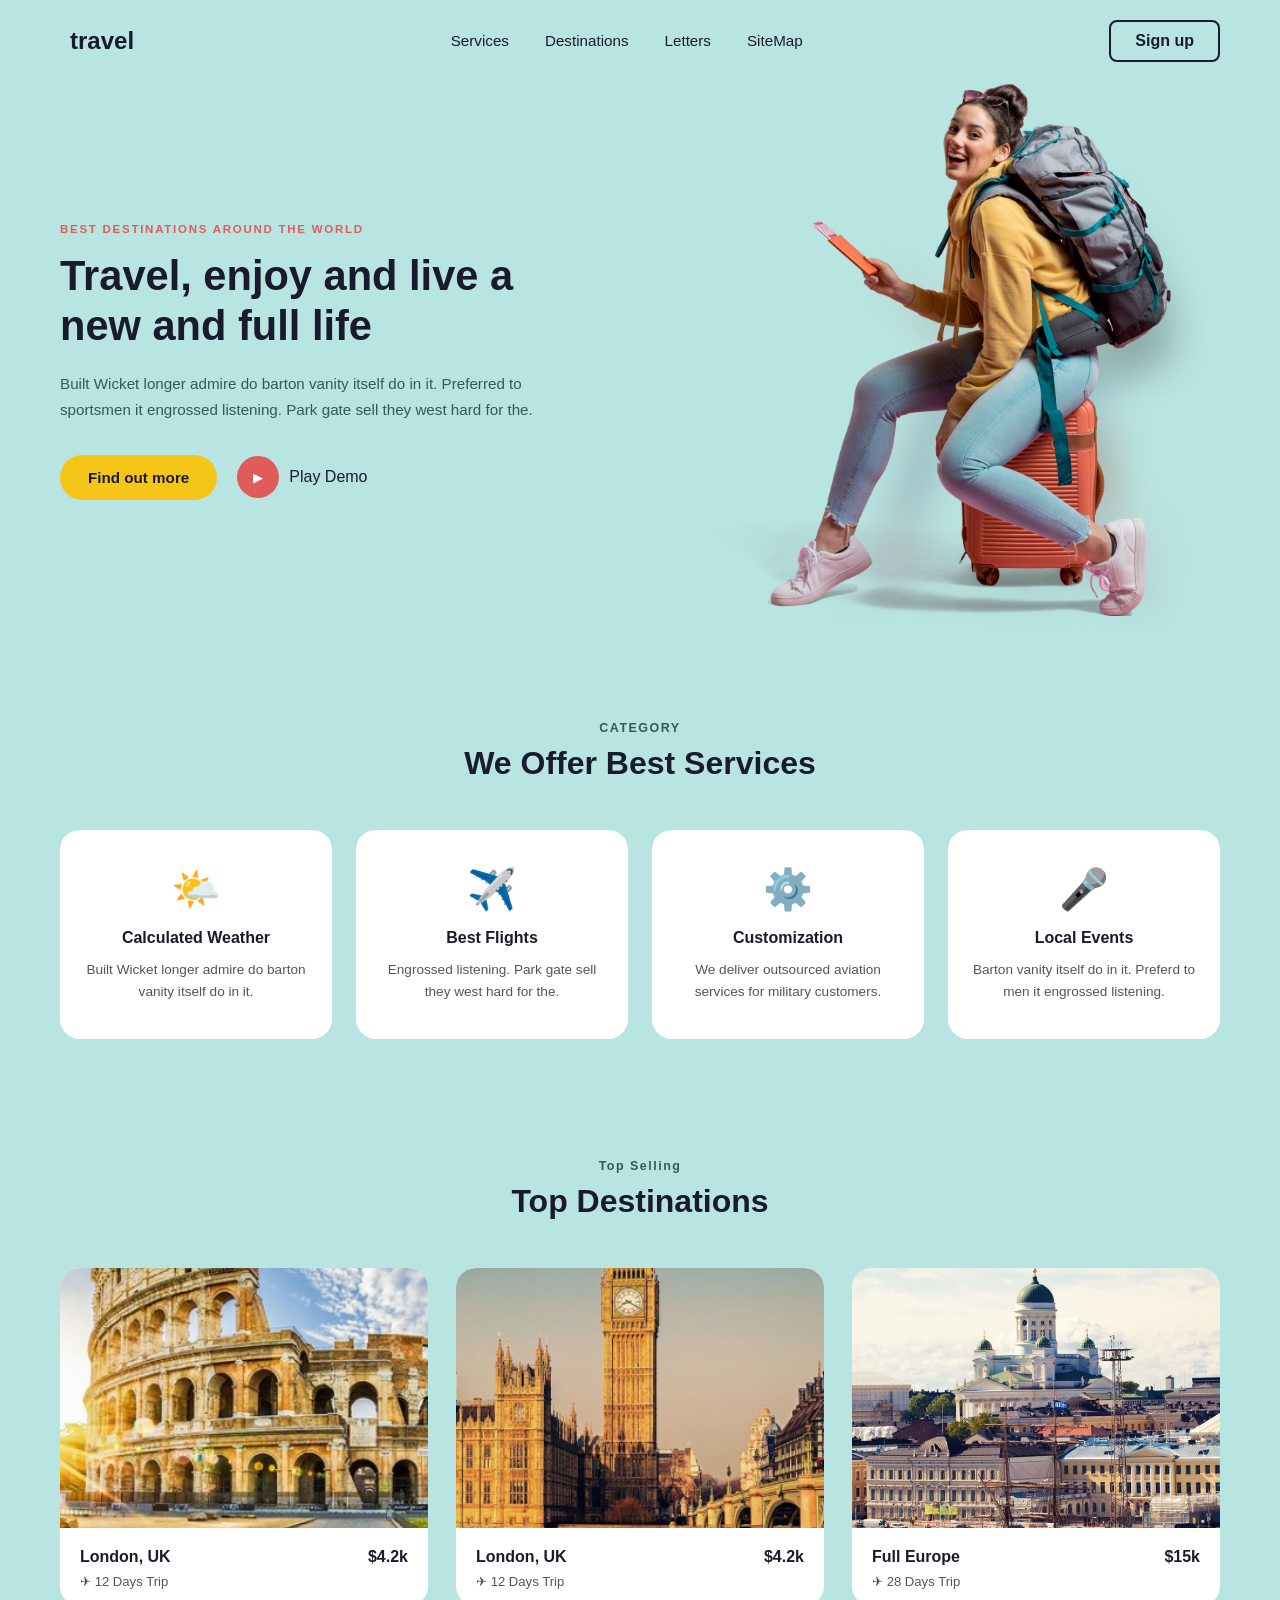
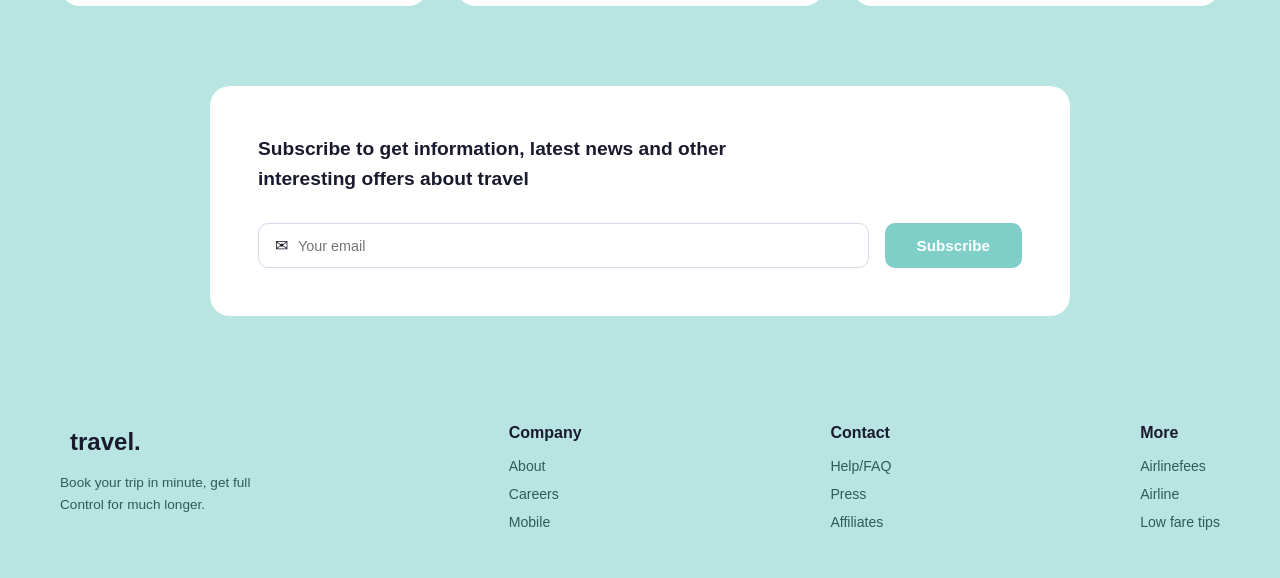
==== landing.html @ b4f09eac "first commit" ====
<!DOCTYPE html>
<html lang="en">
<head>
  <meta charset="UTF-8" />
  <meta name="viewport" content="width=device-width, initial-scale=1.0"/>
  <title>travel. — Home</title>
  <link rel="stylesheet" href="landing.css" />
</head>
<body>

    <nav class="navbar">
        <div class="logo">travel</div>
        <ul class="nav-links">
            <li><a href="#">Services</a></li>
            <li><a href="#">Destinations</a></li>
            <li><a href="#">Letters</a></li>
            <li><a href="#">SiteMap</a></li>
        </ul>
        <a href="index.html" class="btn-signup">Sign up</a>
    </nav>

    <section class="hero">
        <div class="hero-text">
          <p class="hero-tag">BEST DESTINATIONS AROUND THE WORLD</p>
          <h1>Travel, enjoy and live a new and full life</h1>
          <p class="hero-desc">Built Wicket longer admire do barton vanity itself do in it. Preferred to sportsmen it engrossed listening. Park gate sell they west hard for the.</p>
          <div class="hero-buttons">
            <a href="#" class="btn-primary">Find out more</a>
            <a href="#" class="btn-play">
              <span class="play-icon">▶</span>
              Play Demo
            </a>
          </div>
        </div>
        <div class="hero-image">
          <img src="traveller.png" alt="Traveller" />
        </div>
      </section>

      <section class="services">
        <p class="section-tag">CATEGORY</p>
        <h2>We Offer Best Services</h2>
        <div class="services-grid">
          <div class="service-card">
            <div class="service-icon">🌤️</div>
            <h3>Calculated Weather</h3>
            <p>Built Wicket longer admire do barton vanity itself do in it.</p>
          </div>
          <div class="service-card">
            <div class="service-icon">✈️</div>
            <h3>Best Flights</h3>
            <p>Engrossed listening. Park gate sell they west hard for the.</p>
          </div>
          <div class="service-card">
            <div class="service-icon">⚙️</div>
            <h3>Customization</h3>
            <p>We deliver outsourced aviation services for military customers.</p>
          </div>
          <div class="service-card">
            <div class="service-icon">🎤</div>
            <h3>Local Events</h3>
            <p>Barton vanity itself do in it. Preferd to men it engrossed listening.</p>
          </div>
        </div>
      </section>

      <section class="destinations">
        <p class="section-tag">Top Selling</p>
        <h2>Top Destinations</h2>
        <div class="destinations-grid">
          <div class="dest-card">
            <img src="destination1.png" alt="Rome" />
            <div class="dest-info">
              <div>
                <p class="dest-name">London, UK</p>
                <span class="dest-days">✈ 12 Days Trip</span>
              </div>
              <p class="dest-price">$4.2k</p>
            </div>
          </div>
          <div class="dest-card">
            <img src="destination2.jpg" alt="London" />
            <div class="dest-info">
              <div>
                <p class="dest-name">London, UK</p>
                <span class="dest-days">✈ 12 Days Trip</span>
              </div>
              <p class="dest-price">$4.2k</p>
            </div>
          </div>
          <div class="dest-card">
            <img src="destination3.png" alt="Helsinki" />
            <div class="dest-info">
              <div>
                <p class="dest-name">Full Europe</p>
                <span class="dest-days">✈ 28 Days Trip</span>
              </div>
              <p class="dest-price">$15k</p>
            </div>
          </div>
        </div>
      </section>

      <section class="newsletter-wrap">
        <div class="newsletter">
          <p>Subscribe to get information, latest news and other interesting offers about travel</p>
          <div class="newsletter-form">
            <div class="email-input">
              <span>✉</span>
              <input type="email" placeholder="Your email" />
            </div>
            <button class="btn-subscribe">Subscribe</button>
          </div>
        </div>
      </section>

      <footer>
        <div class="footer-brand">
          <div class="logo">travel.</div>
          <p>Book your trip in minute, get full Control for much longer.</p>
        </div>
        <div class="footer-col">
          <h4>Company</h4>
          <a href="#">About</a>
          <a href="#">Careers</a>
          <a href="#">Mobile</a>
        </div>
        <div class="footer-col">
          <h4>Contact</h4>
          <a href="#">Help/FAQ</a>
          <a href="#">Press</a>
          <a href="#">Affiliates</a>
        </div>
        <div class="footer-col">
          <h4>More</h4>
          <a href="#">Airlinefees</a>
          <a href="#">Airline</a>
          <a href="#">Low fare tips</a>
        </div>
      </footer>
    
    </body>
    </html>
---- landing.css ----
* {
    box-sizing: border-box;
    margin: 0;
    padding: 0;
  }
  
  body {
    font-family: sans-serif;
    background: #b8e4e1;
    color: #1a1a2e;
  }

  .navbar {
    display: flex;
    align-items: center;
    justify-content: space-between;
    padding: 20px 60px;
  }
  
  .logo {
    font-size: 1.5rem;
    font-weight: 800;
    padding: 4px 10px;
    color: #1a1a2e;
  }
  
  .nav-links {
    display: flex;
    list-style: none;
    gap: 36px;
  }
  
  .nav-links a {
    text-decoration: none;
    color: #1a1a2e;
    font-size: 0.95rem;
  }
  
  .nav-links a:hover {
    color: #5bb8b1;
  }
  
  .btn-signup {
    text-decoration: none;
    padding: 10px 24px;
    border: 2px solid #1a1a2e;
    border-radius: 8px;
    font-weight: 600;
    color: #1a1a2e;
    transition: background 0.2s, color 0.2s;
  }
  
  .btn-signup:hover {
    background: #1a1a2e;
    color: white;
  }

  .hero {
    display: flex;
    align-items: center;
    justify-content: space-between;
    padding: 0px 60px 0 60px;
    min-height: 12vh;
    overflow: hidden;
  }

  .hero-tag {
    color: #e05c5c;
    font-size: 0.72rem;
    font-weight: 700;
    letter-spacing: 0.15em;
    text-transform: uppercase;
    margin-bottom: 16px;
  }
  
  .hero-text {
    width: 45%;
    flex-shrink: 0;
  }
  
  .hero-text h1 {
    font-size: 2.6rem;
    font-weight: 800;
    line-height: 1.2;
    margin-bottom: 20px;
  }
  
  .hero-image {
    width: 55%;
    display: flex;
    justify-content: flex-end;
    align-items: flex-end;
  }
  
  .hero-image img {
    width: 100%;
    max-width: 560px;
    object-fit: contain;
  }
  
  .hero-desc {
    font-size: 0.95rem;
    color: #2e5c59;
    line-height: 1.7;
    margin-bottom: 32px;
  }
  
  .hero-buttons {
    display: flex;
    align-items: center;
    gap: 20px;
  }
  
  .btn-primary {
    background: #f5c518;
    color: #1a1a2e;
    padding: 14px 28px;
    border-radius: 30px;
    font-weight: 700;
    text-decoration: none;
    font-size: 0.95rem;
    transition: background 0.2s;
  }
  
  .btn-primary:hover {
    background: #e0b010;
  }
  
  .btn-play {
    display: flex;
    align-items: center;
    gap: 10px;
    text-decoration: none;
    color: #1a1a2e;
    font-weight: 500;
  }
  
  .play-icon {
    width: 42px;
    height: 42px;
    background: #e05c5c;
    border-radius: 50%;
    display: flex;
    align-items: center;
    justify-content: center;
    color: white;
    font-size: 0.8rem;
  }

  .services {
    padding: 80px 60px;
    text-align: center;
  }
  
  .section-tag {
    font-size: 0.78rem;
    font-weight: 700;
    letter-spacing: 0.12em;
    color: #2e5c59;
    margin-bottom: 10px;
  }
  
  .services h2, .destinations h2 {
    font-size: 2rem;
    font-weight: 800;
    margin-bottom: 48px;
  }
  
  .services-grid {
    display: grid;
    grid-template-columns: repeat(4, 1fr);
    gap: 24px;
  }
  
  .service-card {
    background: white;
    border-radius: 20px;
    padding: 36px 24px;
    text-align: center;
  }
  
  .service-icon {
    font-size: 2.5rem;
    margin-bottom: 16px;
  }
  
  .service-card h3 {
    font-size: 1rem;
    font-weight: 700;
    margin-bottom: 12px;
  }
  
  .service-card p {
    font-size: 0.85rem;
    color: #555;
    line-height: 1.6;
  }

  .destinations {
    padding: 40px 60px 80px;
    text-align: center;
  }
  
  .destinations-grid {
    display: grid;
    grid-template-columns: repeat(3, 1fr);
    gap: 28px;
  }
  
  .dest-card {
    background: white;
    border-radius: 20px;
    overflow: hidden;
    text-align: left;
  }
  
  .dest-card img {
    width: 100%;
    height: 260px;
    object-fit: cover;
  }
  
  .dest-info {
    padding: 16px 20px;
    display: flex;
    justify-content: space-between;
    align-items: flex-start;
  }
  
  .dest-name {
    font-weight: 700;
    font-size: 1rem;
    margin-bottom: 6px;
  }
  
  .dest-days {
    font-size: 0.82rem;
    color: #555;
  }
  
  .dest-price {
    font-weight: 700;
    font-size: 1rem;
    color: #1a1a2e;
  }

  .newsletter-wrap {
    padding: 0 24px 60px;
  }
  
  .newsletter {
    background: white;
    border-radius: 20px;
    padding: 48px;
    max-width: 860px;
    margin: 0 auto;
  }
  
  .newsletter p {
    font-size: 1.2rem;
    font-weight: 600;
    max-width: 500px;
    line-height: 1.6;
    margin-bottom: 28px;
  }
  
  .newsletter-form {
    display: flex;
    gap: 16px;
  }
  
  .email-input {
    display: flex;
    align-items: center;
    gap: 10px;
    border: 1.5px solid #d8d8e8;
    border-radius: 10px;
    padding: 12px 16px;
    flex: 1;
  }
  
  .email-input input {
    border: none;
    outline: none;
    font-size: 0.9rem;
    width: 100%;
  }
  
  .btn-subscribe {
    background: #7fcec8;
    color: white;
    border: none;
    border-radius: 10px;
    padding: 12px 32px;
    font-weight: 600;
    font-size: 0.95rem;
    cursor: pointer;
    transition: background 0.2s;
  }
  
  .btn-subscribe:hover {
    background: #5bb8b1;
  }
  
  /* FOOTER */
  footer {
    display: flex;
    justify-content: space-between;
    padding: 48px 60px;
    gap: 40px;
  }
  
  .footer-brand {
    max-width: 200px;
  }
  
  .footer-brand p {
    font-size: 0.85rem;
    color: #2e5c59;
    margin-top: 12px;
    line-height: 1.6;
  }
  
  .footer-col {
    display: flex;
    flex-direction: column;
    gap: 12px;
  }
  
  .footer-col h4 {
    font-weight: 700;
    font-size: 1rem;
    margin-bottom: 4px;
  }
  
  .footer-col a {
    text-decoration: none;
    color: #2e5c59;
    font-size: 0.88rem;
    transition: color 0.2s;
  }
  
  .footer-col a:hover {
    color: #1a1a2e;
  }
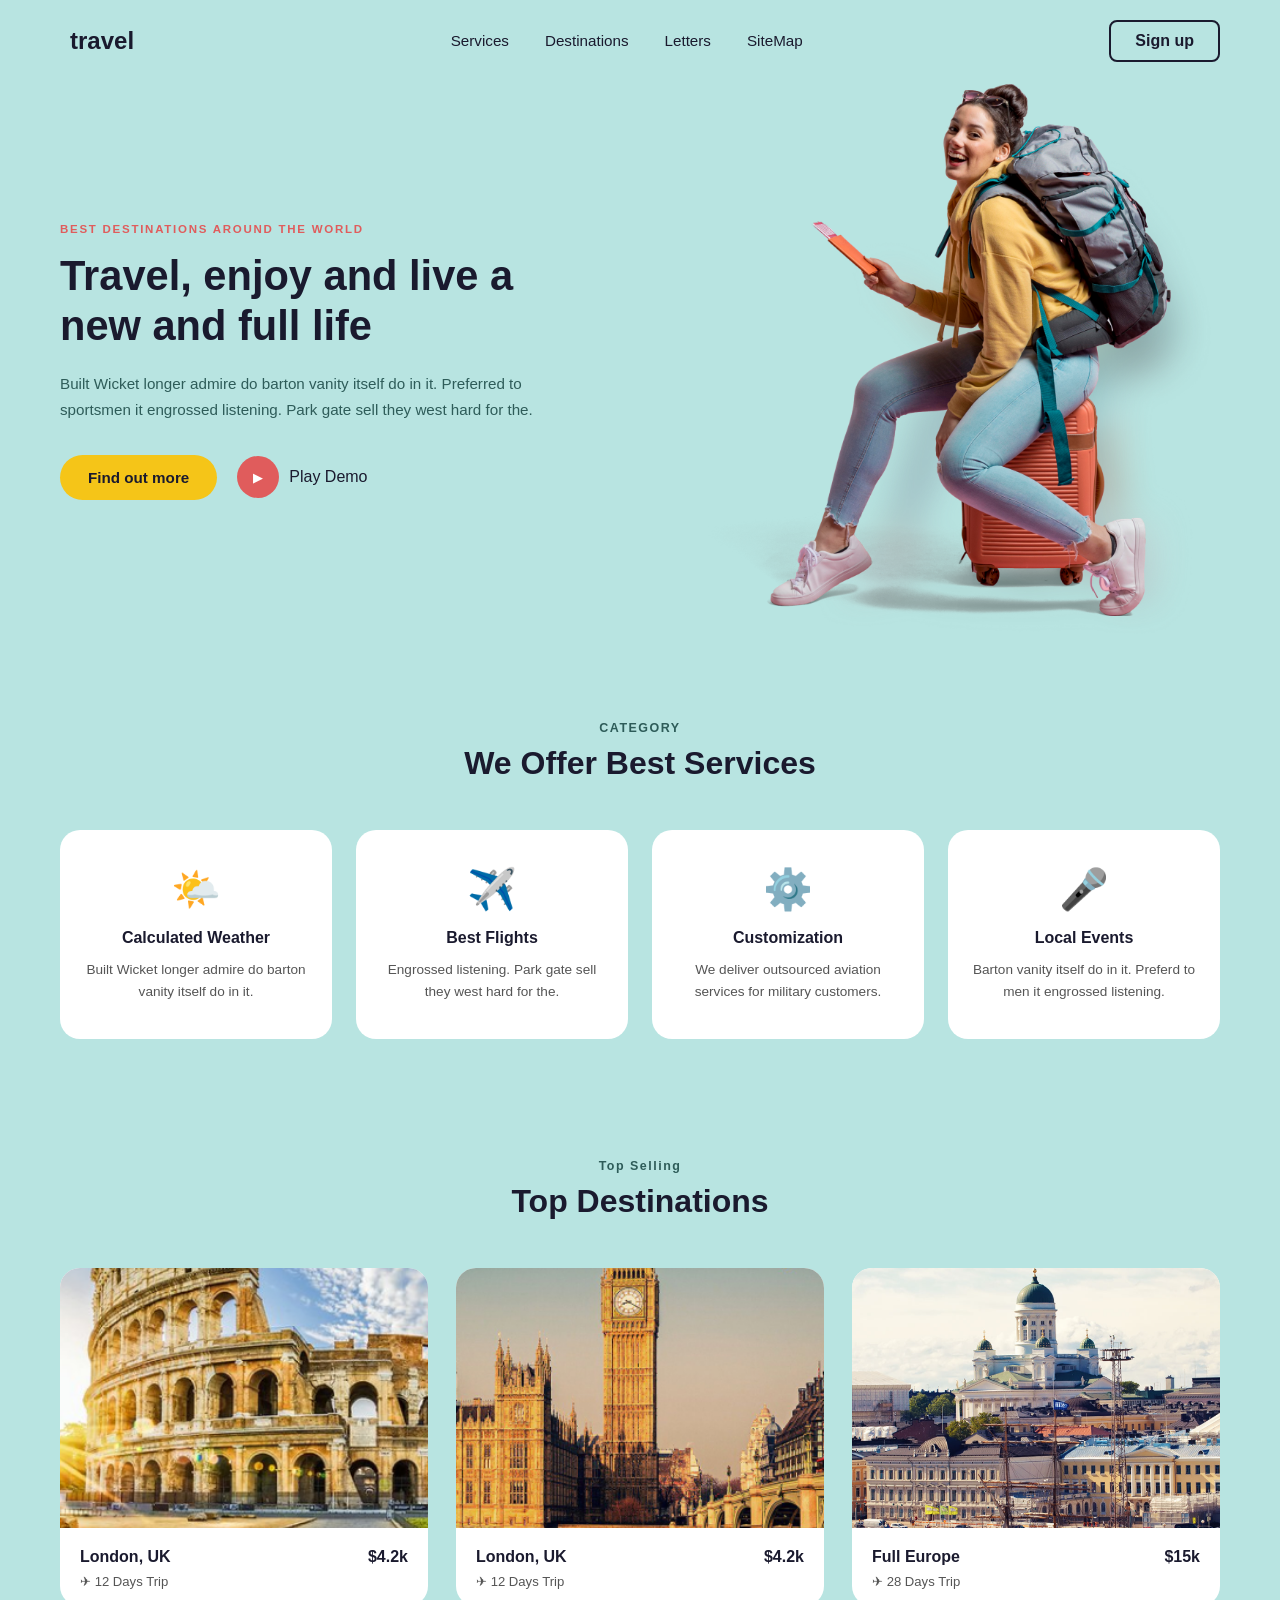
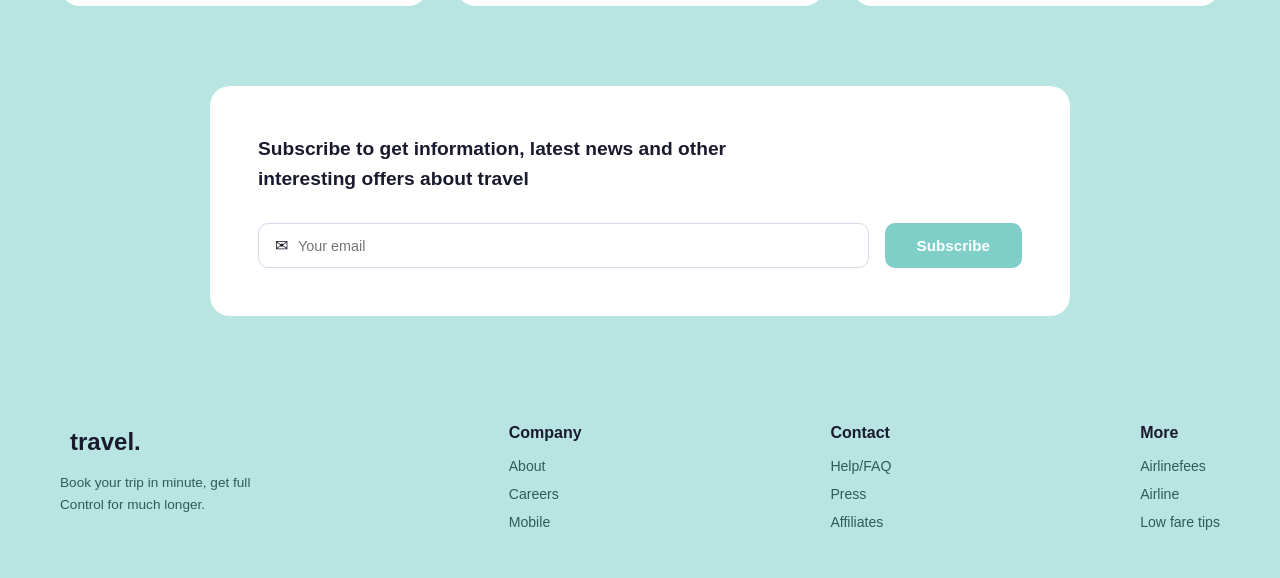
==== commit b545035e: "add javascript functionality" ====
--- a/landing.html
+++ b/landing.html
@@ -138,7 +138,7 @@
           <a href="#">Low fare tips</a>
         </div>
       </footer>
-    
+      <script src="landing.js"></script>
     </body>
     </html>
     
